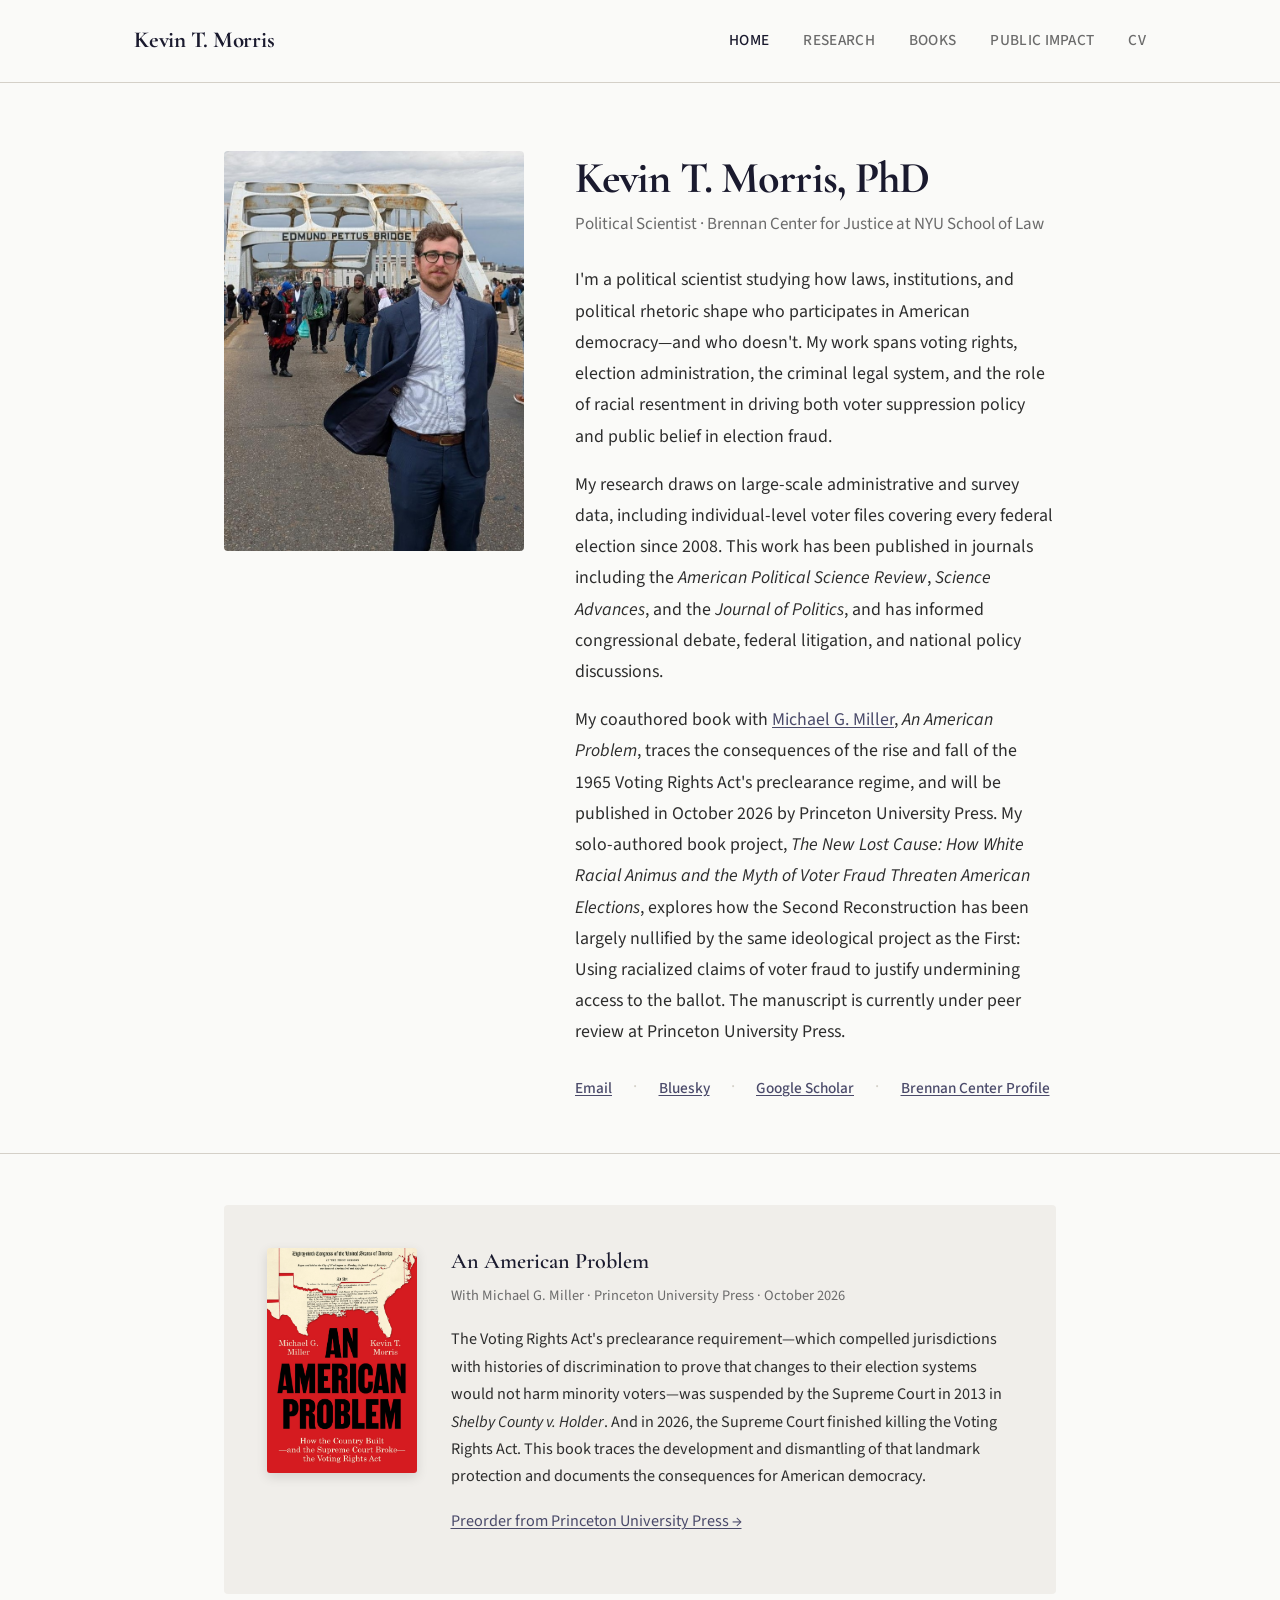
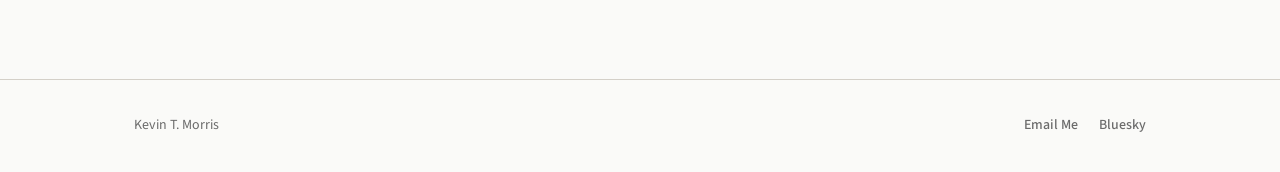
==== index.html @ cc539845 "Update index.html" ====
<!DOCTYPE html>
<html lang="en">
<head>
<script async src="https://www.googletagmanager.com/gtag/js?id=G-ZNTVHV8QV5"></script>
<script>
  window.dataLayer = window.dataLayer || [];
  function gtag(){dataLayer.push(arguments);}
  gtag('js', new Date());
  gtag('config', 'G-ZNTVHV8QV5');
</script>
  <meta charset="UTF-8">
  <meta name="viewport" content="width=device-width, initial-scale=1.0">
  <title>Kevin T. Morris</title>
  <meta name="description" content="Kevin T. Morris is a political scientist studying voting rights, election administration, and racial disparities in political participation. Senior Research Fellow at the Brennan Center for Justice.">
  <link rel="stylesheet" href="style.css">
</head>
<body>

  <header class="site-header">
    <div class="container container--wide">
      <a href="index.html" class="site-title">Kevin T. Morris</a>
      <button class="nav-toggle" aria-label="Toggle navigation" onclick="document.querySelector('.site-nav').classList.toggle('open')">
        <span></span><span></span><span></span>
      </button>
      <nav>
        <ul class="site-nav">
          <li><a href="index.html" class="active">Home</a></li>
          <li><a href="research.html">Research</a></li>
          <li><a href="books.html">Books</a></li>
          <li><a href="impact.html">Public Impact</a></li>
          <li><a href="cv.html">CV</a></li>
        </ul>
      </nav>
    </div>
  </header>

  <main>
    <section class="hero">
      <div class="container">
        <div class="hero-grid">
          <!-- Replace src with your actual photo path -->
          <img src="morris.jpg" alt="Kevin T. Morris" class="hero-photo">
          <div class="hero-content">
            <h1>Kevin T. Morris, PhD</h1>
            <span class="hero-title-line">Political Scientist · Brennan Center for Justice at NYU School of Law</span>
            <div class="hero-bio">
              <p>I'm a political scientist studying how laws, institutions, and political rhetoric shape who participates in American democracy&mdash;and who doesn't. My work spans voting rights, election administration, the criminal legal system, and the role of racial resentment in driving both voter suppression policy and public belief in election fraud.</p>
              <p>My research draws on large-scale administrative and survey data, including individual-level voter files covering every federal election since 2008. This work has been published in journals including the <em>American Political Science Review</em>, <em>Science Advances</em>, and the <em>Journal of Politics</em>, and has informed congressional debate, federal litigation, and national policy discussions.</p>
              <p>My coauthored book with <a href = "https://www.michaelgmiller.com/">Michael G. Miller</a>, <em>An American Problem</em>, traces the consequences of the rise and fall of the 1965 Voting Rights Act's preclearance regime, and will be published in October 2026 by Princeton University Press. My solo-authored book project, <em>The New Lost Cause: How White Racial Animus and the Myth of Voter Fraud Threaten American Elections</em>, explores how the Second Reconstruction has been largely nullified by the same ideological project as the First: Using racialized claims of voter fraud to justify undermining access to the ballot. The manuscript is currently under peer review at Princeton University Press. </p>
            </div>
            <div class="hero-links">
              <a href="mailto:morrisk@brennan.law.nyu.edu">Email</a>
              <span class="separator">·</span>
              <a href="https://bsky.app/profile/kevintmorris.bsky.social">Bluesky</a>
              <span class="separator">·</span>
              <a href="https://scholar.google.com/citations?user=-K5gRmUAAAAJ">Google Scholar</a>
              <span class="separator">·</span>
              <a href="https://www.brennancenter.org/experts/kevin-t-morris">Brennan Center Profile</a>
            </div>
          </div>
        </div>
      </div>
    </section>

    <section class="book-callout">
      <div class="container">
       <div class="book-callout-inner">
          <div>
            <a href="books.html"><img src="9780691285504.jpg" alt="An American Problem book cover" style="width: 100%; height: auto; border-radius: 3px; box-shadow: 0 4px 12px rgba(0,0,0,0.12);"></a>
          </div>
          <div>
            <h3>An American Problem</h3>
            <p class="book-meta">With Michael G. Miller · Princeton University Press · October 2026</p>
            <p>The Voting Rights Act's preclearance requirement&mdash;which compelled jurisdictions with histories of discrimination to prove that changes to their election systems would not harm minority voters&mdash;was suspended by the Supreme Court in 2013 in <em>Shelby County v. Holder</em>. And in 2026, the Supreme Court finished killing the Voting Rights Act. This book traces the development and dismantling of that landmark protection and documents the consequences for American democracy.</p>
            <p><a href="https://press.princeton.edu/books/hardcover/9780691285504/an-american-problem">Preorder from Princeton University Press &rarr;</a></p>
          </div>
        </div>
      </div>
    </section>
  </main>

  <footer class="site-footer">
    <div class="container container--wide">
      <div class="footer-inner">
        <span>Kevin T. Morris</span>
        <div class="footer-links">
          <a href="mailto:morrisk@brennan.law.nyu.edu">Email Me</a>
          <a href="https://bsky.app/profile/kevintmorris.bsky.social">Bluesky</a>
        </div>
      </div>
    </div>
  </footer>

</body>
</html>
---- style.css ----
/* ============================================
   Kevin T. Morris — Academic Website
   Aesthetic: Editorial / Refined
   ============================================ */

@import url('https://fonts.googleapis.com/css2?family=Cormorant+Garamond:ital,wght@0,400;0,500;0,600;0,700;1,400;1,500&family=Source+Sans+3:ital,wght@0,300;0,400;0,500;0,600;1,400&display=swap');

:root {
  --color-text: #2d2d2d;
  --color-heading: #1a1a2e;
  --color-accent: #7a5c1e;
  --color-accent-light: #c9a84c;
  --color-bg: #fafaf8;
  --color-bg-alt: #f0eeea;
  --color-border: #d4d0c8;
  --color-muted: #6b6b6b;
  --color-link: #4a4a6a;
  --color-link-hover: #7a5c1e;

  --font-heading: 'Cormorant Garamond', Georgia, 'Times New Roman', serif;
  --font-body: 'Source Sans 3', 'Segoe UI', system-ui, sans-serif;

  --max-width: 900px;
  --max-width-wide: 1080px;
}

/* ---- Reset & Base ---- */

*, *::before, *::after {
  box-sizing: border-box;
  margin: 0;
  padding: 0;
}

html {
  font-size: 17px;
  scroll-behavior: smooth;
}

body {
  font-family: var(--font-body);
  color: var(--color-text);
  background: var(--color-bg);
  line-height: 1.7;
  font-weight: 400;
  -webkit-font-smoothing: antialiased;
}

/* ---- Typography ---- */

h1, h2, h3, h4 {
  font-family: var(--font-heading);
  color: var(--color-heading);
  font-weight: 600;
  line-height: 1.25;
}

h1 {
  font-size: 2.6rem;
  font-weight: 700;
  letter-spacing: -0.02em;
}

h2 {
  font-size: 1.75rem;
  font-weight: 600;
  margin-bottom: 1rem;
}

h3 {
  font-size: 1.25rem;
  font-weight: 600;
  margin-bottom: 0.5rem;
  color: var(--color-accent);
}

p {
  margin-bottom: 1rem;
}

a {
  color: var(--color-link);
  text-decoration: underline;
  text-decoration-thickness: 1px;
  text-underline-offset: 2px;
  transition: color 0.2s;
}

a:hover {
  color: var(--color-link-hover);
}

/* ---- Layout ---- */

.container {
  max-width: var(--max-width);
  margin: 0 auto;
  padding: 0 2rem;
}

.container--wide {
  max-width: var(--max-width-wide);
}

/* ---- Header / Navigation ---- */

.site-header {
  border-bottom: 1px solid var(--color-border);
  padding: 1.25rem 0;
  background: var(--color-bg);
  position: sticky;
  top: 0;
  z-index: 100;
}

.site-header .container {
  max-width: var(--max-width-wide);
  display: flex;
  justify-content: space-between;
  align-items: center;
}

.site-title {
  font-family: var(--font-heading);
  font-size: 1.35rem;
  font-weight: 700;
  color: var(--color-heading);
  text-decoration: none;
  letter-spacing: -0.01em;
}

.site-title:hover {
  color: var(--color-accent);
}

.site-nav {
  display: flex;
  gap: 2rem;
  list-style: none;
}

.site-nav a {
  font-size: 0.9rem;
  font-weight: 500;
  color: var(--color-muted);
  text-decoration: none;
  letter-spacing: 0.02em;
  text-transform: uppercase;
  transition: color 0.2s;
}

.site-nav a:hover,
.site-nav a.active {
  color: var(--color-heading);
}

.nav-toggle {
  display: none;
  background: none;
  border: none;
  cursor: pointer;
  padding: 0.25rem;
}

.nav-toggle span {
  display: block;
  width: 22px;
  height: 2px;
  background: var(--color-heading);
  margin: 5px 0;
  transition: 0.3s;
}

/* ---- Hero / Home ---- */

.hero {
  padding: 4rem 0 3rem;
}

.hero-grid {
  display: grid;
  grid-template-columns: 300px 1fr;
  gap: 3rem;
  align-items: start;
}

.hero-photo {
  width: 100%;
  aspect-ratio: 3/4;
  object-fit: cover;
  object-position: top center;
  border-radius: 4px;
  position: sticky;
  top: 5rem;        /* holds the photo this far below the top while scrolling */
  align-self: start; /* redundant with the grid's align-items:start, but explicit */
}

.hero-content h1 {
  margin-bottom: 0.25rem;
}

.hero-title-line {
  font-family: var(--font-body);
  font-size: 1rem;
  font-weight: 400;
  color: var(--color-muted);
  margin-bottom: 1.5rem;
  display: block;
}

.hero-bio {
  font-size: 1.05rem;
  line-height: 1.75;
}

.hero-links {
  margin-top: 1.5rem;
  display: flex;
  gap: 1.25rem;
  align-items: center;
  flex-wrap: wrap;
}

.hero-links a {
  font-size: 0.9rem;
  font-weight: 500;
}

.hero-links .separator {
  color: var(--color-border);
  user-select: none;
}

/* ---- Highlights (Home) ---- */

.highlights {
  padding: 2.5rem 0 3rem;
  border-top: 1px solid var(--color-border);
}

.highlights h2 {
  margin-bottom: 1.5rem;
}

.highlight-item {
  padding: 1rem 0;
  border-bottom: 1px solid var(--color-border);
  display: grid;
  grid-template-columns: 140px 1fr;
  gap: 1.5rem;
  align-items: baseline;
}

.highlight-item:last-child {
  border-bottom: none;
}

.highlight-label {
  font-size: 0.8rem;
  font-weight: 600;
  text-transform: uppercase;
  letter-spacing: 0.06em;
  color: var(--color-accent);
}

.highlight-text {
  font-size: 0.95rem;
  line-height: 1.6;
}

/* ---- Book Section (Home) ---- */

.book-callout {
  padding: 3rem 0;
  border-top: 1px solid var(--color-border);
}

.book-callout-inner {
  background: var(--color-bg-alt);
  padding: 2.5rem;
  border-radius: 4px;
  display: grid;
  grid-template-columns: 150px 1fr;
  gap: 2rem;
  align-items: start;
}

.book-cover-placeholder {
  width: 100%;
  aspect-ratio: 2/3;
  background: var(--color-heading);
  border-radius: 3px;
  display: flex;
  align-items: center;
  justify-content: center;
  padding: 1rem;
}

.book-cover-placeholder span {
  font-family: var(--font-heading);
  font-size: 0.85rem;
  color: #c9c3b8;
  text-align: center;
  line-height: 1.4;
  font-weight: 500;
}

.book-callout h3 {
  font-size: 1.3rem;
  font-family: var(--font-heading);
  color: var(--color-heading);
  margin-bottom: 0.5rem;
}

.book-callout .book-meta {
  font-size: 0.85rem;
  color: var(--color-muted);
  margin-bottom: 1rem;
}

.book-callout p {
  font-size: 0.95rem;
  line-height: 1.7;
}

/* ---- Page Header ---- */

.page-header {
  padding: 3.5rem 0 2rem;
  border-bottom: 1px solid var(--color-border);
}

.page-header h1 {
  margin-bottom: 0.5rem;
}

.page-header .page-desc {
  font-size: 1.05rem;
  color: var(--color-muted);
  max-width: 600px;
}

/* ---- Research Page ---- */

.research-section {
  padding: 2.5rem 0;
  border-bottom: 1px solid var(--color-border);
}

.research-section:last-of-type {
  border-bottom: none;
}

.research-section h2 {
  margin-bottom: 0.5rem;
}

.research-section .section-desc {
  color: var(--color-muted);
  font-size: 0.95rem;
  margin-bottom: 1.5rem;
  max-width: 650px;
}

.pub-item {
  padding: 0.85rem 0;
  border-top: 1px solid #e8e5df;
}

.pub-item:first-of-type {
  border-top: none;
}

.pub-citation {
  font-size: 0.92rem;
  line-height: 1.6;
}

.pub-citation .pub-title {
  font-weight: 600;
}

.pub-citation .pub-venue {
  font-style: italic;
}

.pub-citation .pub-links {
  margin-left: 0.25rem;
}

.pub-citation .pub-links a {
  font-size: 0.82rem;
  font-weight: 500;
  margin-left: 0.15rem;
}

.pub-note {
  font-size: 0.82rem;
  color: var(--color-muted);
  margin-top: 0.25rem;
  font-style: italic;
}

.pub-type-label {
  display: inline-block;
  font-size: 0.7rem;
  font-weight: 600;
  text-transform: uppercase;
  letter-spacing: 0.06em;
  color: var(--color-accent);
  background: rgba(122, 92, 30, 0.08);
  padding: 0.15rem 0.5rem;
  border-radius: 2px;
  margin-right: 0.5rem;
  vertical-align: middle;
}

/* ---- Books Page ---- */

.book-page-section {
  padding: 3rem 0;
}

.book-feature {
  display: grid;
  grid-template-columns: 200px 1fr;
  gap: 3rem;
  align-items: start;
}

.book-feature .book-cover-placeholder {
  width: 200px;
}

.book-feature h2 {
  font-size: 1.6rem;
  margin-bottom: 0.25rem;
}

.book-feature .book-subtitle {
  font-family: var(--font-heading);
  font-size: 1.15rem;
  font-style: italic;
  color: var(--color-muted);
  margin-bottom: 1.25rem;
  font-weight: 400;
}

.book-feature .book-pub-info {
  font-size: 0.85rem;
  color: var(--color-muted);
  margin-bottom: 1.5rem;
}

.book-feature .book-description {
  font-size: 1rem;
  line-height: 1.75;
}

.book-feature .book-links {
  margin-top: 1.25rem;
}

.book-feature .book-links a {
  font-weight: 500;
}

/* ---- Book Praise ---- */

/* ---- Book Tabs ---- */

.book-tabs {
  margin-top: 1.5rem;
}

.book-tabs input[type="radio"] {
  display: none;
}

.book-tab-bar {
  display: flex;
  gap: 0;
  border-bottom: 1px solid var(--color-border);
  margin-bottom: 1.5rem;
}

.book-tab-bar label {
  font-family: var(--font-body);
  font-size: 0.85rem;
  font-weight: 600;
  text-transform: uppercase;
  letter-spacing: 0.04em;
  color: var(--color-muted);
  padding: 0.6rem 1.25rem;
  cursor: pointer;
  border-bottom: 2px solid transparent;
  margin-bottom: -1px;
  transition: color 0.2s, border-color 0.2s;
}

.book-tab-bar label:hover {
  color: var(--color-heading);
}

#tab-summary:checked ~ .book-tab-bar label[for="tab-summary"],
#tab-praise:checked ~ .book-tab-bar label[for="tab-praise"],
#tab-press:checked ~ .book-tab-bar label[for="tab-press"] {
  color: var(--color-heading);
  border-bottom-color: var(--color-accent);
}

.book-tab-panel {
  display: none;
}

#tab-summary:checked ~ #panel-summary,
#tab-praise:checked ~ #panel-praise,
#tab-press:checked ~ #panel-press {
  display: block;
}

.book-tab-panel blockquote {
  margin: 0 0 1.75rem 0;
  padding: 0;
  border: none;
}

.book-tab-panel blockquote p {
  font-size: 0.95rem;
  line-height: 1.7;
  margin-bottom: 0.4rem;
}

.book-tab-panel blockquote cite {
  font-style: normal;
  font-size: 0.85rem;
  color: var(--color-muted);
}

/* ---- Impact Page ---- */

.impact-section {
  padding: 2.5rem 0;
  border-bottom: 1px solid var(--color-border);
}

.impact-section:last-of-type {
  border-bottom: none;
}

.impact-item {
  padding: 0.75rem 0;
  font-size: 0.95rem;
  line-height: 1.65;
}

.impact-item + .impact-item {
  border-top: 1px solid #e8e5df;
}

.media-grid {
  display: grid;
  grid-template-columns: repeat(auto-fill, minmax(220px, 1fr));
  gap: 0.5rem 1.5rem;
}

.media-item {
  padding: 0.6rem 0;
  font-size: 0.9rem;
  color: var(--color-muted);
}

.media-item .outlet {
  font-weight: 600;
  color: var(--color-text);
}

/* ---- CV Page ---- */

.cv-section {
  padding: 3rem 0;
  text-align: center;
}

.cv-section p {
  font-size: 1.05rem;
  margin-bottom: 2rem;
}

.btn {
  display: inline-block;
  font-family: var(--font-body);
  font-size: 0.9rem;
  font-weight: 600;
  letter-spacing: 0.04em;
  text-transform: uppercase;
  padding: 0.75rem 2rem;
  border: 2px solid var(--color-heading);
  color: var(--color-heading);
  text-decoration: none;
  border-radius: 3px;
  transition: all 0.2s;
}

.btn:hover {
  background: var(--color-heading);
  color: var(--color-bg);
}

/* ---- Footer ---- */

.site-footer {
  border-top: 1px solid var(--color-border);
  padding: 2rem 0;
  margin-top: 2rem;
}

.footer-inner {
  display: flex;
  justify-content: space-between;
  align-items: center;
  font-size: 0.82rem;
  color: var(--color-muted);
}

.footer-links {
  display: flex;
  gap: 1.25rem;
}

.footer-links a {
  color: var(--color-muted);
  text-decoration: none;
  font-weight: 500;
}

.footer-links a:hover {
  color: var(--color-heading);
}

/* ---- Responsive ---- */

@media (max-width: 768px) {
  html {
    font-size: 16px;
  }

  .hero-grid {
    grid-template-columns: 1fr;
    gap: 1.5rem;
  }

 .hero-photo {
    width: 260px;
    aspect-ratio: 3/4;
    border-radius: 4px;
    margin: 0 auto;
    position: static;   /* add this */
  }

  .hero-content {
    text-align: center;
  }

  .hero-links {
    justify-content: center;
  }

  h1 {
    font-size: 2rem;
  }

  .highlight-item {
    grid-template-columns: 1fr;
    gap: 0.25rem;
  }

  .book-callout-inner {
    grid-template-columns: 1fr;
    padding: 1.5rem;
  }

  .book-cover-placeholder {
    width: 120px;
    margin: 0 auto;
  }

  .book-feature {
    grid-template-columns: 1fr;
    gap: 1.5rem;
  }

  .book-feature .book-cover-placeholder {
    width: 150px;
    margin: 0 auto;
  }

  .site-nav {
    display: none;
    position: absolute;
    top: 100%;
    left: 0;
    right: 0;
    background: var(--color-bg);
    border-bottom: 1px solid var(--color-border);
    flex-direction: column;
    padding: 1rem 2rem;
    gap: 0.75rem;
  }

  .site-nav.open {
    display: flex;
  }

  .nav-toggle {
    display: block;
  }

  .footer-inner {
    flex-direction: column;
    gap: 0.75rem;
    text-align: center;
  }

  .media-grid {
    grid-template-columns: 1fr;
  }
}
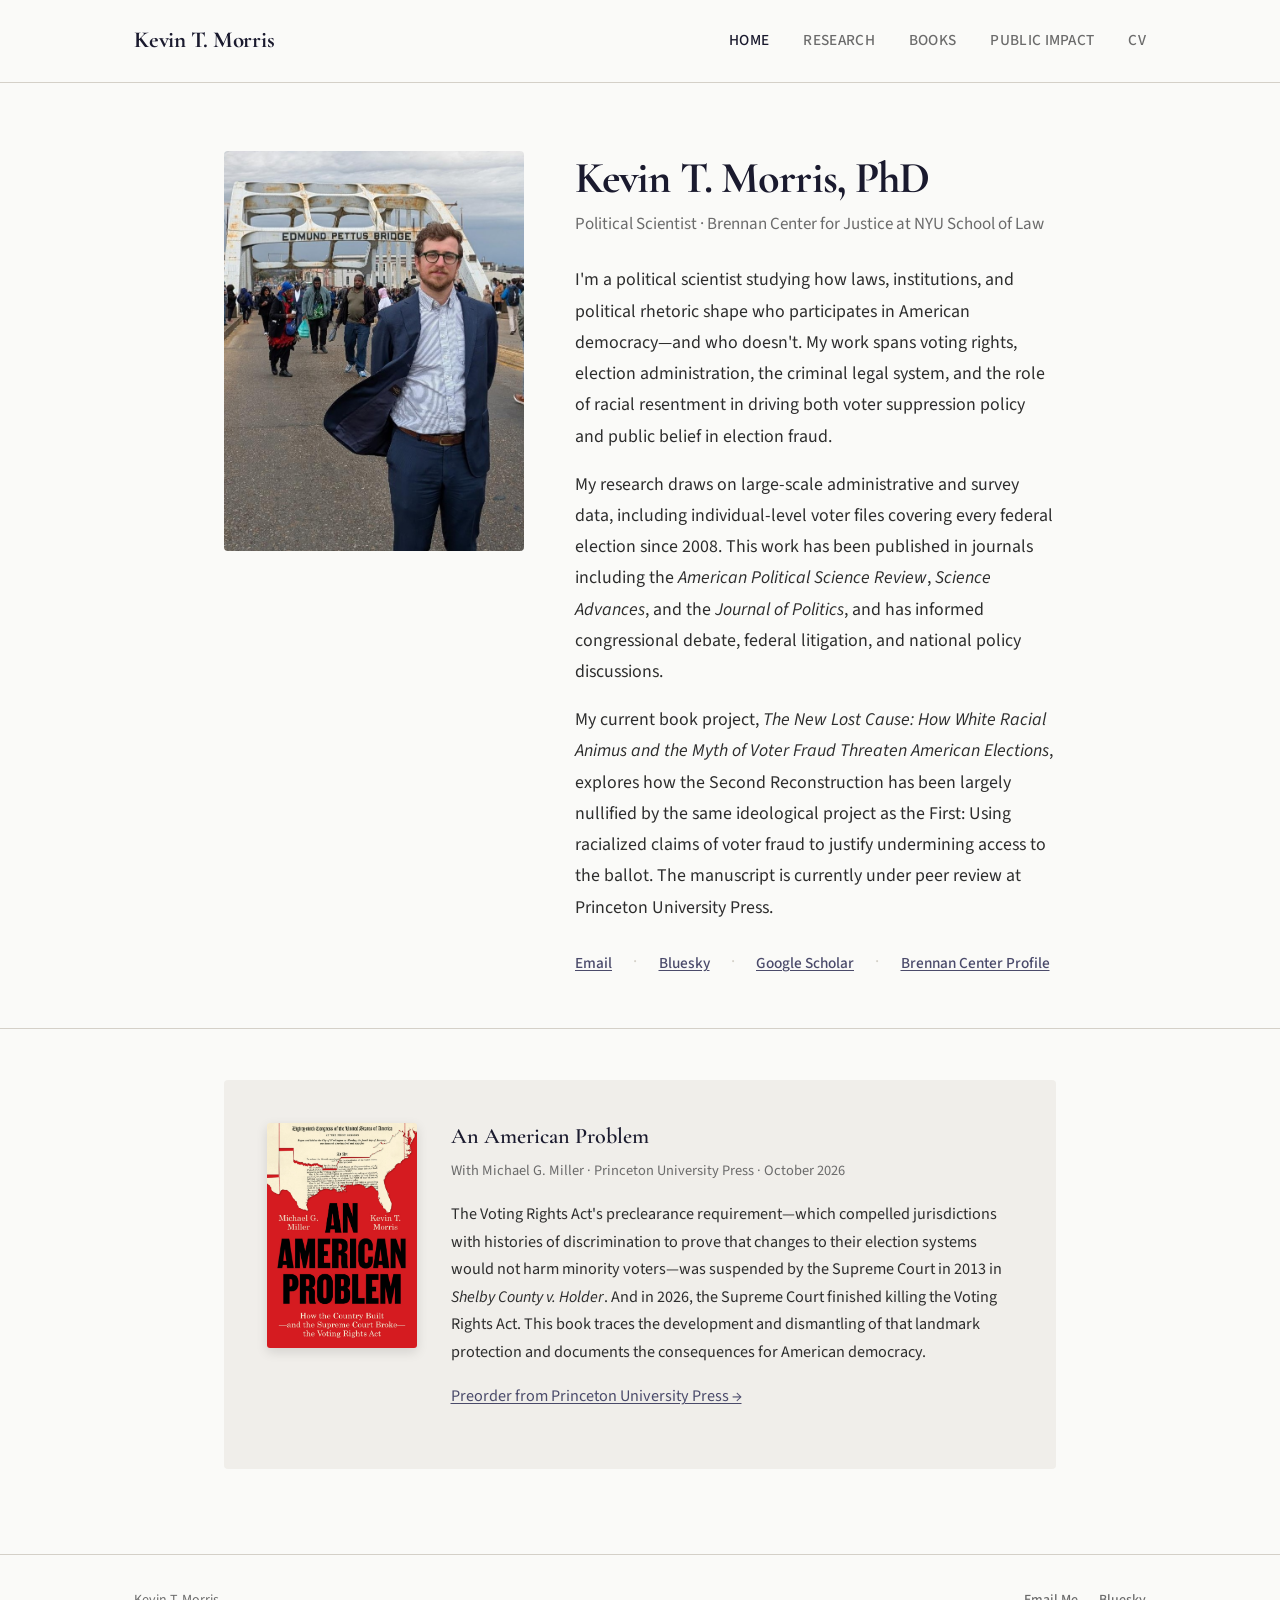
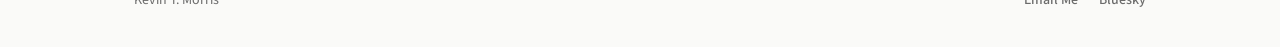
==== commit 86b1722b: "Update index.html" ====
--- a/index.html
+++ b/index.html
@@ -46,7 +46,7 @@
             <div class="hero-bio">
               <p>I'm a political scientist studying how laws, institutions, and political rhetoric shape who participates in American democracy&mdash;and who doesn't. My work spans voting rights, election administration, the criminal legal system, and the role of racial resentment in driving both voter suppression policy and public belief in election fraud.</p>
               <p>My research draws on large-scale administrative and survey data, including individual-level voter files covering every federal election since 2008. This work has been published in journals including the <em>American Political Science Review</em>, <em>Science Advances</em>, and the <em>Journal of Politics</em>, and has informed congressional debate, federal litigation, and national policy discussions.</p>
-              <p>My coauthored book with <a href = "https://www.michaelgmiller.com/">Michael G. Miller</a>, <em>An American Problem</em>, traces the consequences of the rise and fall of the 1965 Voting Rights Act's preclearance regime, and will be published in October 2026 by Princeton University Press. My solo-authored book project, <em>The New Lost Cause: How White Racial Animus and the Myth of Voter Fraud Threaten American Elections</em>, explores how the Second Reconstruction has been largely nullified by the same ideological project as the First: Using racialized claims of voter fraud to justify undermining access to the ballot. The manuscript is currently under peer review at Princeton University Press. </p>
+              <p>My current book project, <em>The New Lost Cause: How White Racial Animus and the Myth of Voter Fraud Threaten American Elections</em>, explores how the Second Reconstruction has been largely nullified by the same ideological project as the First: Using racialized claims of voter fraud to justify undermining access to the ballot. The manuscript is currently under peer review at Princeton University Press. </p>
             </div>
             <div class="hero-links">
               <a href="mailto:morrisk@brennan.law.nyu.edu">Email</a>
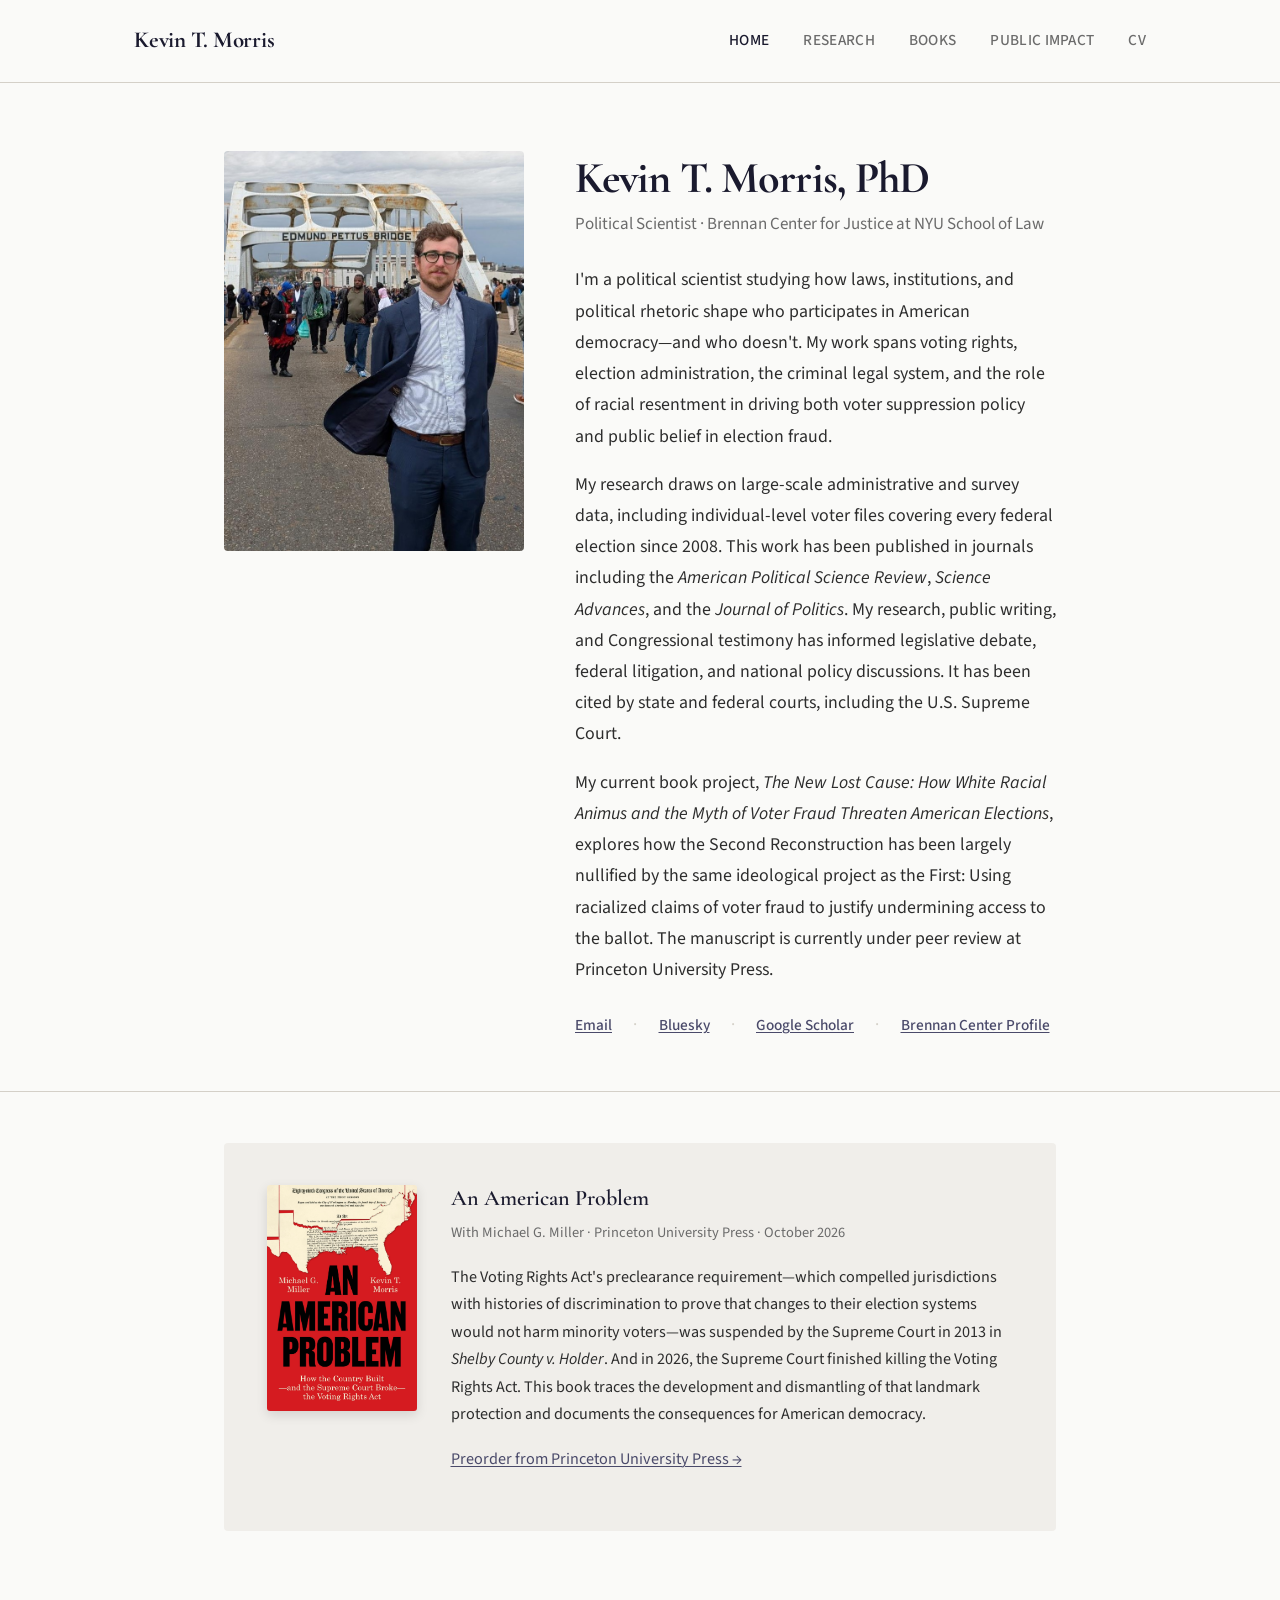
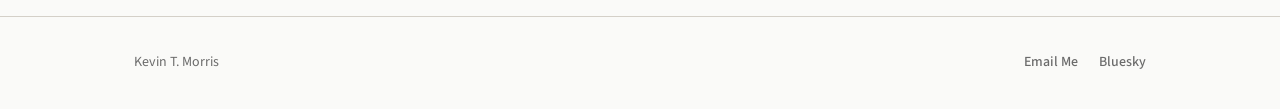
==== commit 182869fd: "Update index.html" ====
--- a/index.html
+++ b/index.html
@@ -45,7 +45,7 @@
             <span class="hero-title-line">Political Scientist · Brennan Center for Justice at NYU School of Law</span>
             <div class="hero-bio">
               <p>I'm a political scientist studying how laws, institutions, and political rhetoric shape who participates in American democracy&mdash;and who doesn't. My work spans voting rights, election administration, the criminal legal system, and the role of racial resentment in driving both voter suppression policy and public belief in election fraud.</p>
-              <p>My research draws on large-scale administrative and survey data, including individual-level voter files covering every federal election since 2008. This work has been published in journals including the <em>American Political Science Review</em>, <em>Science Advances</em>, and the <em>Journal of Politics</em>, and has informed congressional debate, federal litigation, and national policy discussions.</p>
+              <p>My research draws on large-scale administrative and survey data, including individual-level voter files covering every federal election since 2008. This work has been published in journals including the <em>American Political Science Review</em>, <em>Science Advances</em>, and the <em>Journal of Politics</em>. My research, public writing, and Congressional testimony has informed legislative debate, federal litigation, and national policy discussions. It has been cited by state and federal courts, including the U.S. Supreme Court.</p>
               <p>My current book project, <em>The New Lost Cause: How White Racial Animus and the Myth of Voter Fraud Threaten American Elections</em>, explores how the Second Reconstruction has been largely nullified by the same ideological project as the First: Using racialized claims of voter fraud to justify undermining access to the ballot. The manuscript is currently under peer review at Princeton University Press. </p>
             </div>
             <div class="hero-links">
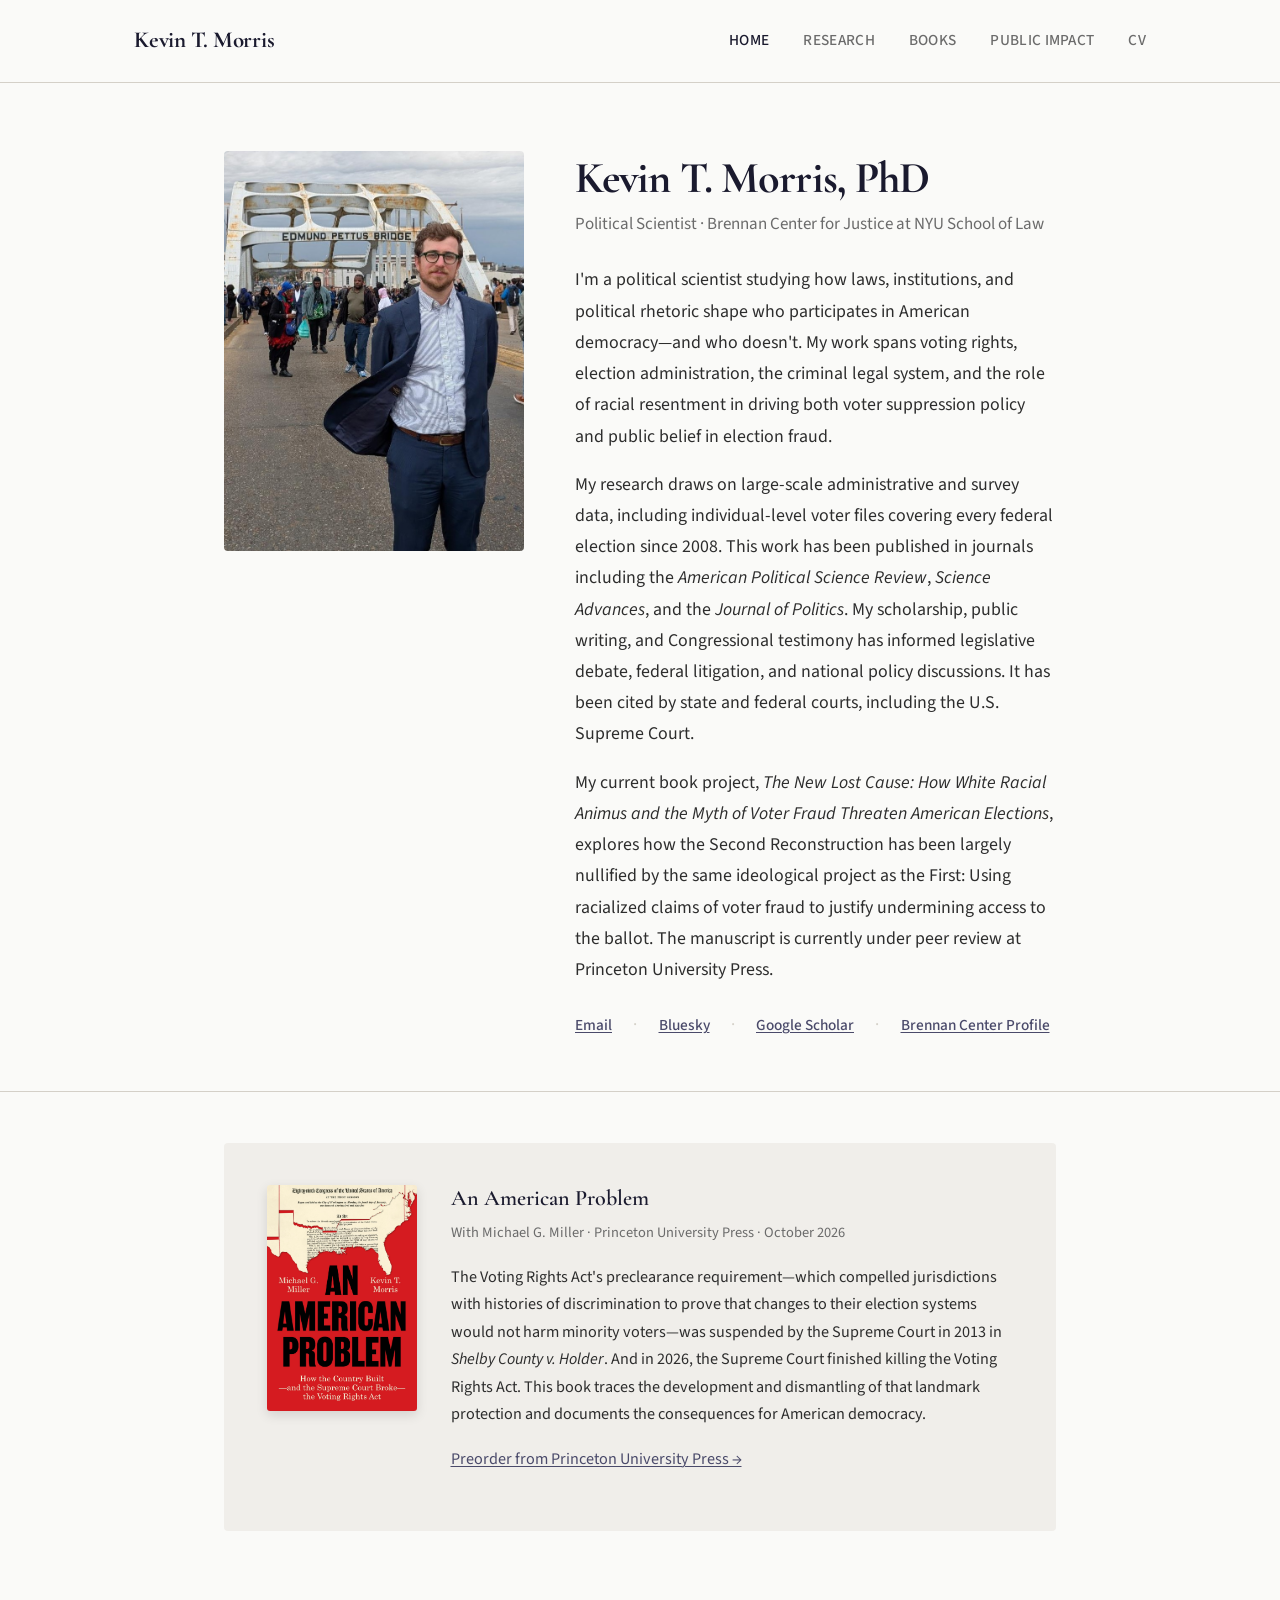
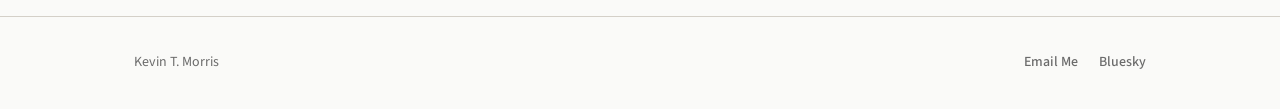
==== commit 7272ef88: "Update index.html" ====
--- a/index.html
+++ b/index.html
@@ -45,7 +45,7 @@
             <span class="hero-title-line">Political Scientist · Brennan Center for Justice at NYU School of Law</span>
             <div class="hero-bio">
               <p>I'm a political scientist studying how laws, institutions, and political rhetoric shape who participates in American democracy&mdash;and who doesn't. My work spans voting rights, election administration, the criminal legal system, and the role of racial resentment in driving both voter suppression policy and public belief in election fraud.</p>
-              <p>My research draws on large-scale administrative and survey data, including individual-level voter files covering every federal election since 2008. This work has been published in journals including the <em>American Political Science Review</em>, <em>Science Advances</em>, and the <em>Journal of Politics</em>. My research, public writing, and Congressional testimony has informed legislative debate, federal litigation, and national policy discussions. It has been cited by state and federal courts, including the U.S. Supreme Court.</p>
+              <p>My research draws on large-scale administrative and survey data, including individual-level voter files covering every federal election since 2008. This work has been published in journals including the <em>American Political Science Review</em>, <em>Science Advances</em>, and the <em>Journal of Politics</em>. My scholarship, public writing, and Congressional testimony has informed legislative debate, federal litigation, and national policy discussions. It has been cited by state and federal courts, including the U.S. Supreme Court.</p>
               <p>My current book project, <em>The New Lost Cause: How White Racial Animus and the Myth of Voter Fraud Threaten American Elections</em>, explores how the Second Reconstruction has been largely nullified by the same ideological project as the First: Using racialized claims of voter fraud to justify undermining access to the ballot. The manuscript is currently under peer review at Princeton University Press. </p>
             </div>
             <div class="hero-links">
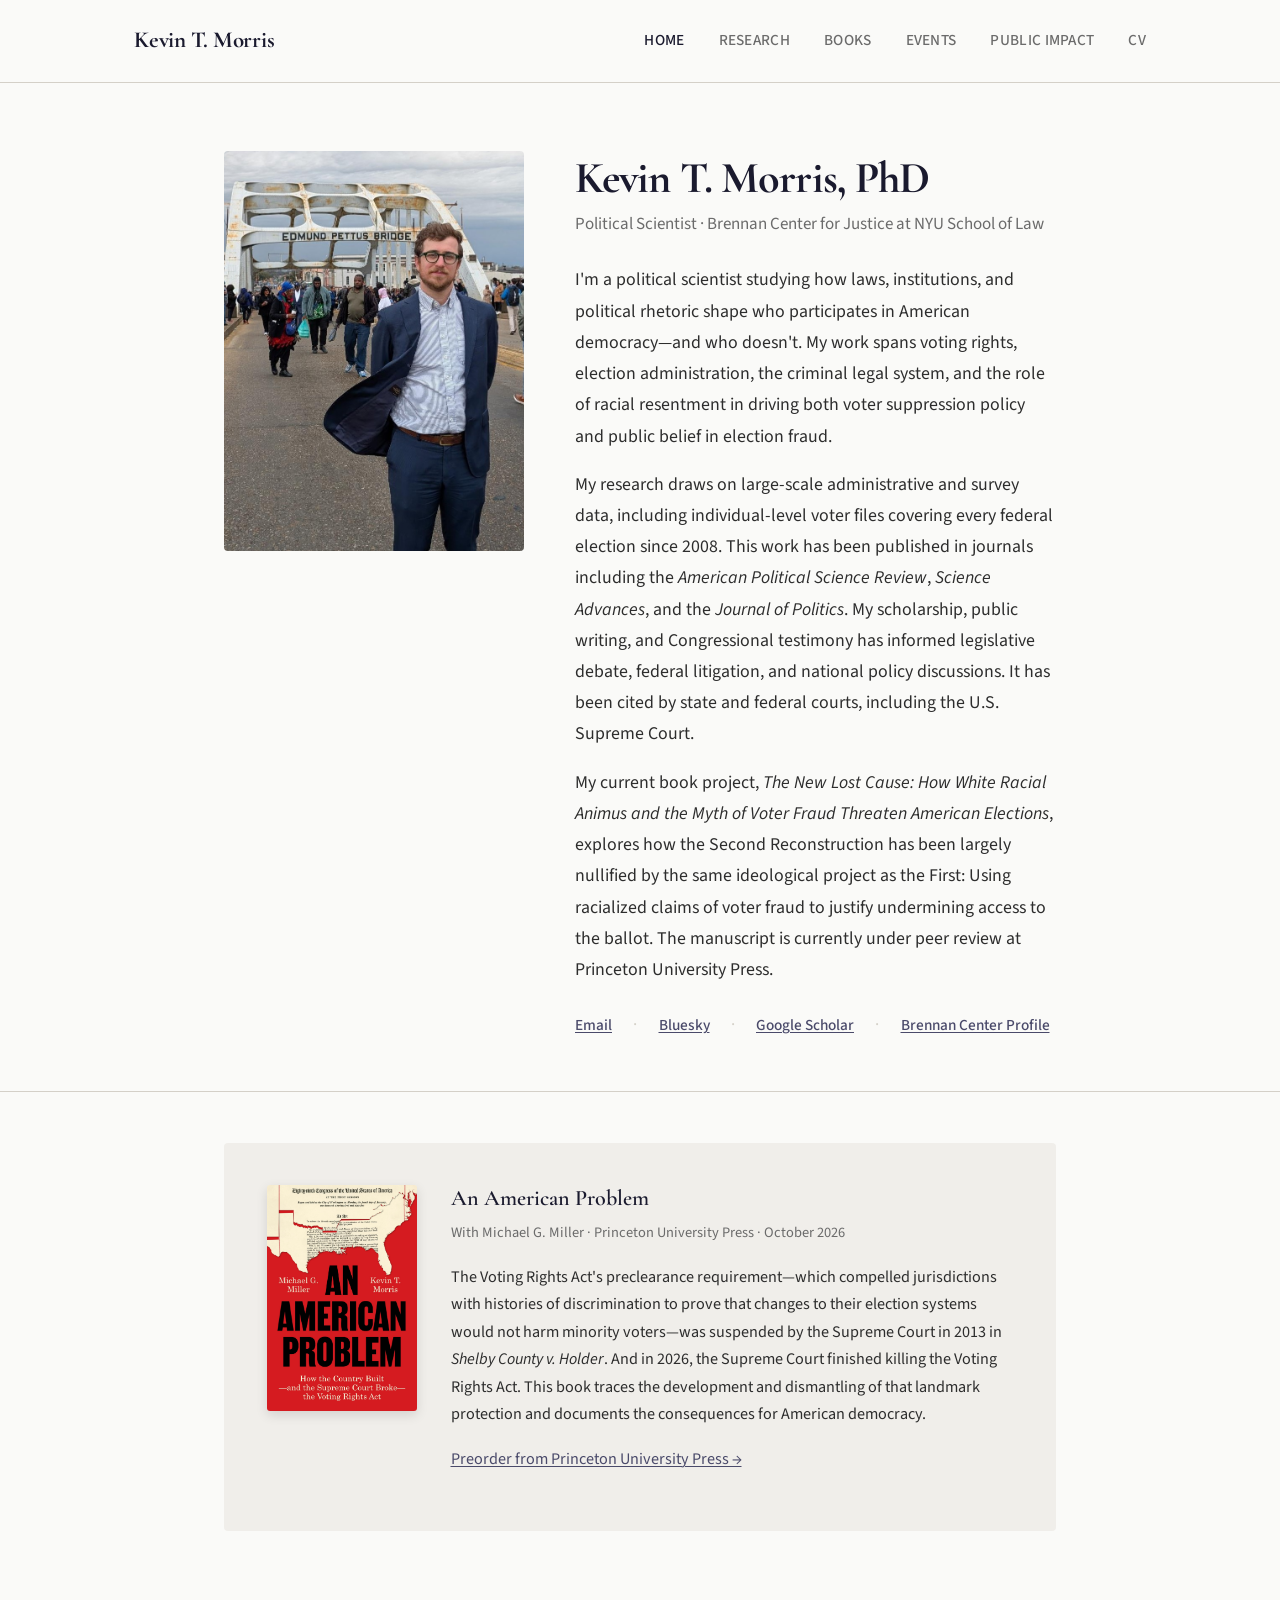
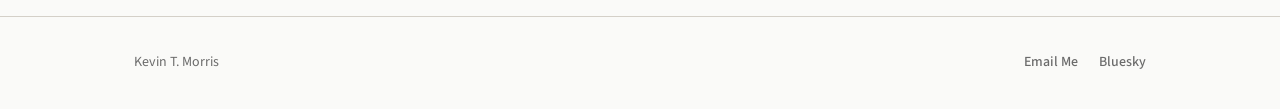
==== commit 1d93869a: "Add files via upload" ====
--- a/index.html
+++ b/index.html
@@ -27,6 +27,7 @@
           <li><a href="index.html" class="active">Home</a></li>
           <li><a href="research.html">Research</a></li>
           <li><a href="books.html">Books</a></li>
+          <li><a href="events.html">Events</a></li>
           <li><a href="impact.html">Public Impact</a></li>
           <li><a href="cv.html">CV</a></li>
         </ul>
--- a/style.css
+++ b/style.css
@@ -638,6 +638,88 @@
   color: var(--color-heading);
 }
 
+/* ---- Events Page ---- */
+
+.events-section {
+  padding: 2.5rem 0 3rem;
+}
+
+.event-month {
+  font-size: 1.35rem;
+  color: var(--color-heading);
+  margin: 2.75rem 0 0;
+  padding-bottom: 0.5rem;
+  border-bottom: 1px solid var(--color-border);
+}
+
+.event-month:first-of-type {
+  margin-top: 0;
+}
+
+.event-item {
+  display: grid;
+  grid-template-columns: 84px 1fr;
+  gap: 1.75rem;
+  padding: 1.35rem 0;
+  border-bottom: 1px solid #e8e5df;
+  align-items: start;
+}
+
+.event-date {
+  display: flex;
+  flex-direction: column;
+  line-height: 1.1;
+  padding-top: 0.15rem;
+}
+
+.event-date-month {
+  font-size: 0.75rem;
+  font-weight: 600;
+  text-transform: uppercase;
+  letter-spacing: 0.08em;
+  color: var(--color-accent);
+}
+
+.event-date-day {
+  font-family: var(--font-heading);
+  font-size: 2.1rem;
+  font-weight: 600;
+  color: var(--color-heading);
+  line-height: 1;
+}
+
+.event-date-weekday {
+  font-size: 0.82rem;
+  color: var(--color-muted);
+}
+
+.event-venue {
+  font-size: 1.2rem;
+  color: var(--color-heading);
+  margin-bottom: 0.15rem;
+}
+
+.event-location {
+  font-size: 0.9rem;
+  color: var(--color-muted);
+  margin-bottom: 0.4rem;
+}
+
+.event-meta {
+  margin-bottom: 0;
+}
+
+.event-link {
+  font-size: 0.9rem;
+  font-weight: 500;
+}
+
+.event-time {
+  font-size: 0.88rem;
+  font-style: italic;
+  color: var(--color-muted);
+}
+
 /* ---- Responsive ---- */
 
 @media (max-width: 768px) {
@@ -725,4 +807,13 @@
   .media-grid {
     grid-template-columns: 1fr;
   }
-}
+
+  .event-item {
+    grid-template-columns: 68px 1fr;
+    gap: 1.25rem;
+  }
+
+  .event-date-day {
+    font-size: 1.8rem;
+  }
+}
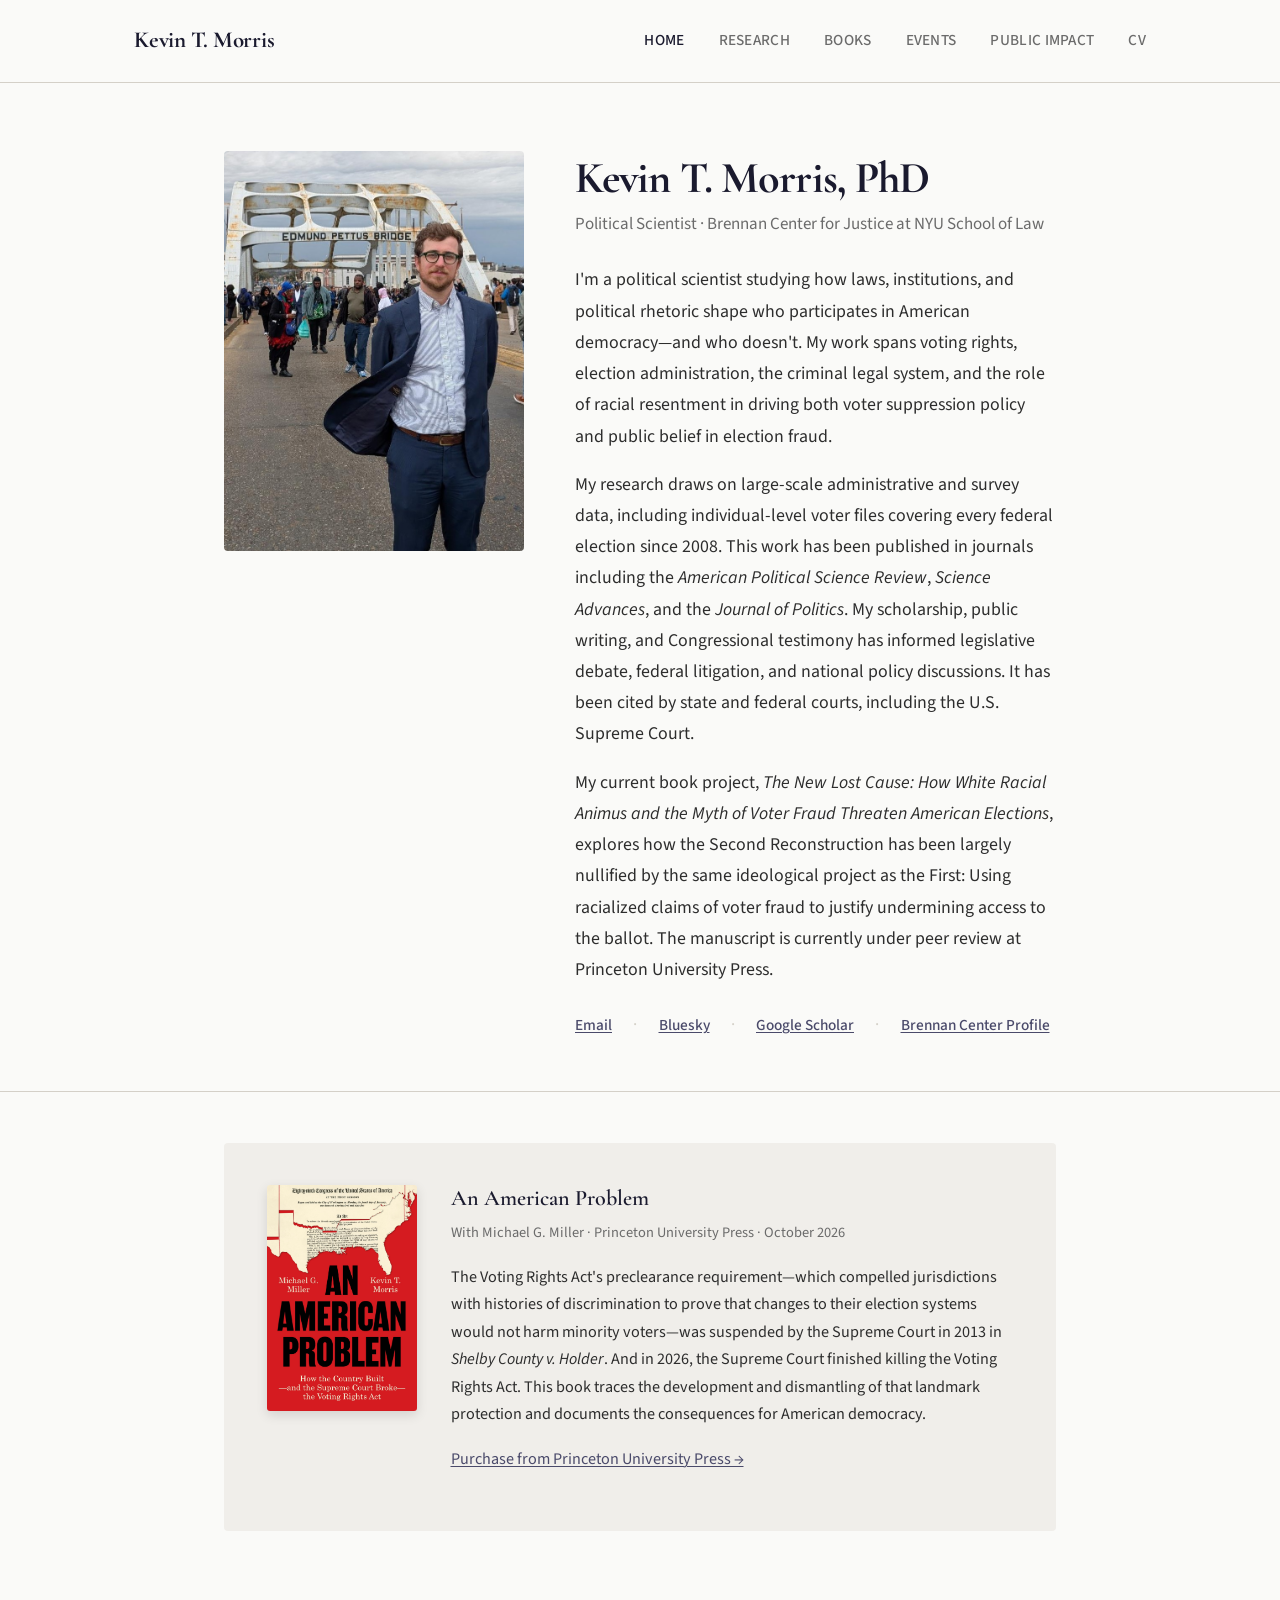
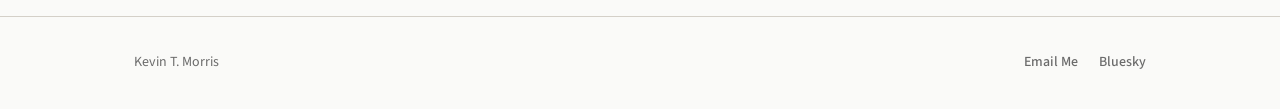
==== commit 59c46fba: "Update index.html" ====
--- a/index.html
+++ b/index.html
@@ -73,7 +73,7 @@
             <h3>An American Problem</h3>
             <p class="book-meta">With Michael G. Miller · Princeton University Press · October 2026</p>
             <p>The Voting Rights Act's preclearance requirement&mdash;which compelled jurisdictions with histories of discrimination to prove that changes to their election systems would not harm minority voters&mdash;was suspended by the Supreme Court in 2013 in <em>Shelby County v. Holder</em>. And in 2026, the Supreme Court finished killing the Voting Rights Act. This book traces the development and dismantling of that landmark protection and documents the consequences for American democracy.</p>
-            <p><a href="https://press.princeton.edu/books/hardcover/9780691285504/an-american-problem">Preorder from Princeton University Press &rarr;</a></p>
+            <p><a href="https://press.princeton.edu/books/hardcover/9780691285504/an-american-problem">Purchase from Princeton University Press &rarr;</a></p>
           </div>
         </div>
       </div>
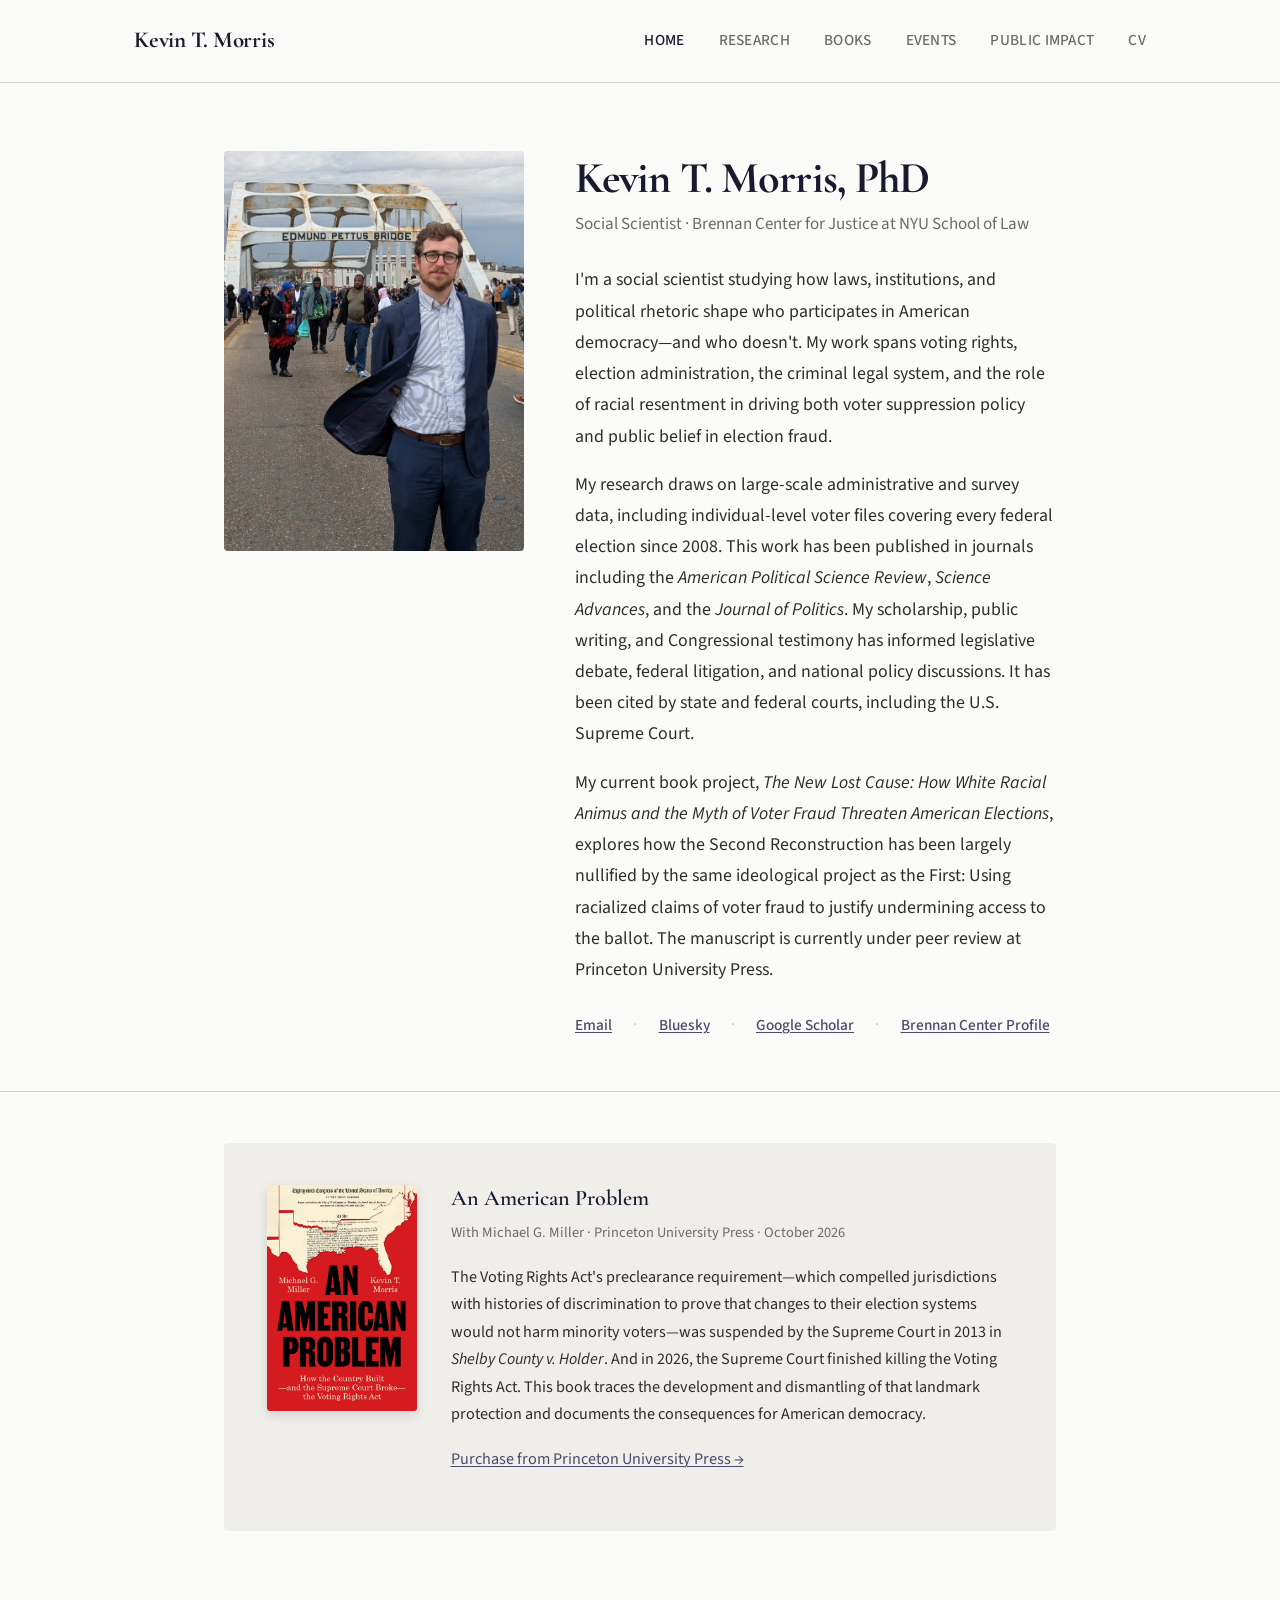
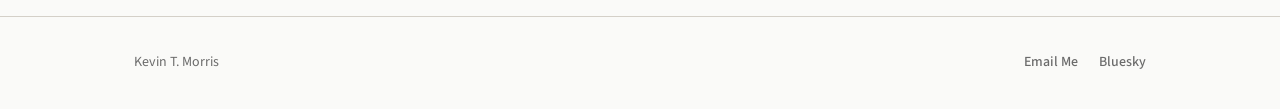
==== commit a79ff6d3: "Update index.html" ====
--- a/index.html
+++ b/index.html
@@ -43,9 +43,9 @@
           <img src="morris.jpg" alt="Kevin T. Morris" class="hero-photo">
           <div class="hero-content">
             <h1>Kevin T. Morris, PhD</h1>
-            <span class="hero-title-line">Political Scientist · Brennan Center for Justice at NYU School of Law</span>
+            <span class="hero-title-line">Social Scientist · Brennan Center for Justice at NYU School of Law</span>
             <div class="hero-bio">
-              <p>I'm a political scientist studying how laws, institutions, and political rhetoric shape who participates in American democracy&mdash;and who doesn't. My work spans voting rights, election administration, the criminal legal system, and the role of racial resentment in driving both voter suppression policy and public belief in election fraud.</p>
+              <p>I'm a social scientist studying how laws, institutions, and political rhetoric shape who participates in American democracy&mdash;and who doesn't. My work spans voting rights, election administration, the criminal legal system, and the role of racial resentment in driving both voter suppression policy and public belief in election fraud.</p>
               <p>My research draws on large-scale administrative and survey data, including individual-level voter files covering every federal election since 2008. This work has been published in journals including the <em>American Political Science Review</em>, <em>Science Advances</em>, and the <em>Journal of Politics</em>. My scholarship, public writing, and Congressional testimony has informed legislative debate, federal litigation, and national policy discussions. It has been cited by state and federal courts, including the U.S. Supreme Court.</p>
               <p>My current book project, <em>The New Lost Cause: How White Racial Animus and the Myth of Voter Fraud Threaten American Elections</em>, explores how the Second Reconstruction has been largely nullified by the same ideological project as the First: Using racialized claims of voter fraud to justify undermining access to the ballot. The manuscript is currently under peer review at Princeton University Press. </p>
             </div>
--- a/style.css
+++ b/style.css
@@ -285,6 +285,17 @@
   align-items: start;
 }
 
+.cover-link {
+  display: block;
+}
+
+.cover-link img {
+  transition: opacity .15s;
+}
+
+.cover-link:hover img {
+  opacity: .88;
+}
 .book-cover-placeholder {
   width: 100%;
   aspect-ratio: 2/3;
@@ -465,7 +476,34 @@
   font-weight: 500;
 }
 
-/* ---- Book Praise ---- */
+/* ---- Book Pull Quote (above tabs) ---- */
+
+.book-feature .book-pullquote {
+  font-family: var(--font-heading);
+  font-size: 1.25rem;
+  font-style: italic;
+  line-height: 1.4;
+  color: var(--color-heading);
+  border-left: 2px solid var(--color-accent-light);
+  padding-left: 1rem;
+  margin-bottom: 1.5rem;
+}
+
+.book-feature .book-pullquote span {
+  font-family: var(--font-body);
+  font-size: 0.85rem;
+  font-style: normal;
+  color: var(--color-muted);
+  white-space: nowrap;
+}
+
+.book-feature .book-pullquote span a {
+  color: var(--color-muted);
+}
+
+.book-feature .book-pullquote span a:hover {
+  color: var(--color-link-hover);
+}
 
 /* ---- Book Tabs ---- */
 
@@ -504,7 +542,7 @@
 
 #tab-summary:checked ~ .book-tab-bar label[for="tab-summary"],
 #tab-praise:checked ~ .book-tab-bar label[for="tab-praise"],
-#tab-press:checked ~ .book-tab-bar label[for="tab-press"] {
+#tab-reviews:checked ~ .book-tab-bar label[for="tab-reviews"] {
   color: var(--color-heading);
   border-bottom-color: var(--color-accent);
 }
@@ -515,7 +553,7 @@
 
 #tab-summary:checked ~ #panel-summary,
 #tab-praise:checked ~ #panel-praise,
-#tab-press:checked ~ #panel-press {
+#tab-reviews:checked ~ #panel-reviews {
   display: block;
 }
 
@@ -775,6 +813,11 @@
   .book-feature .book-cover-placeholder {
     width: 150px;
     margin: 0 auto;
+  }
+
+  /* Three tabs: tighten padding so they fit on narrow phones */
+  .book-tab-bar label {
+    padding: 0.6rem 0.85rem;
   }
 
   .site-nav {
